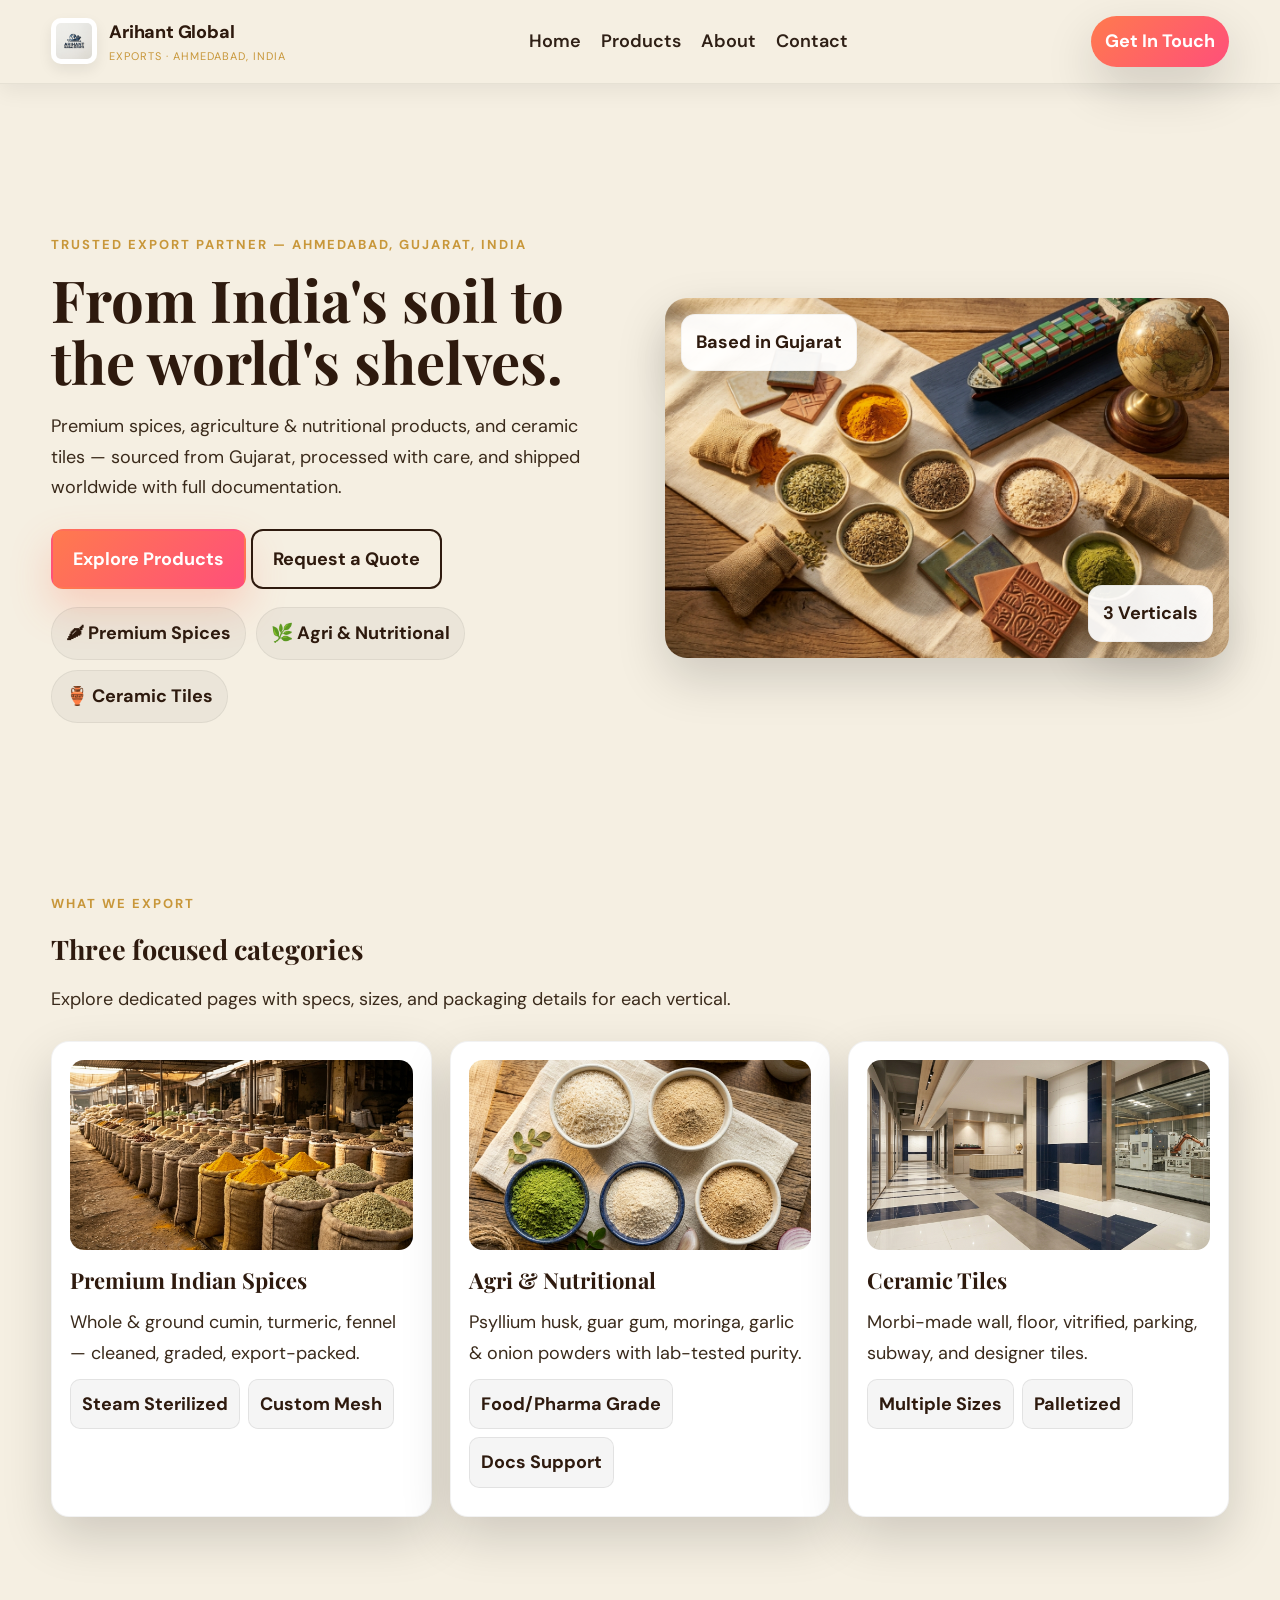
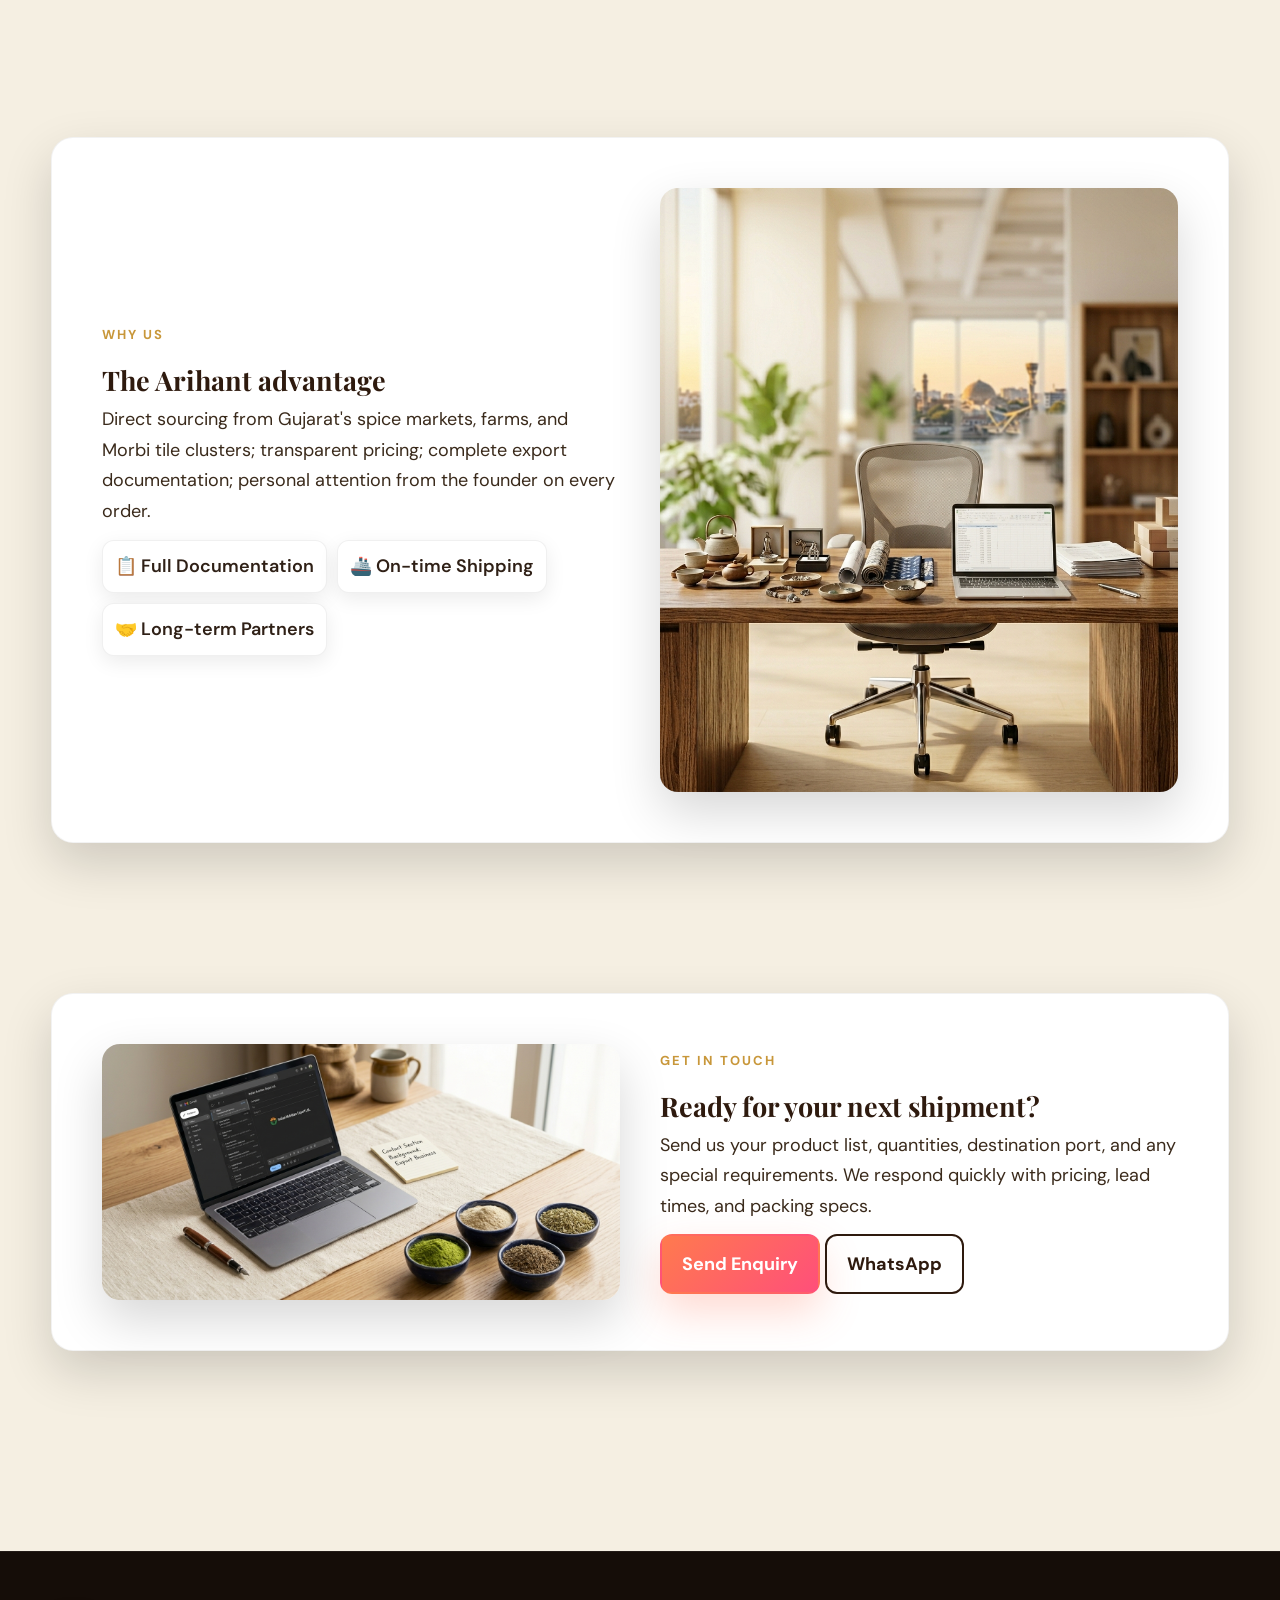
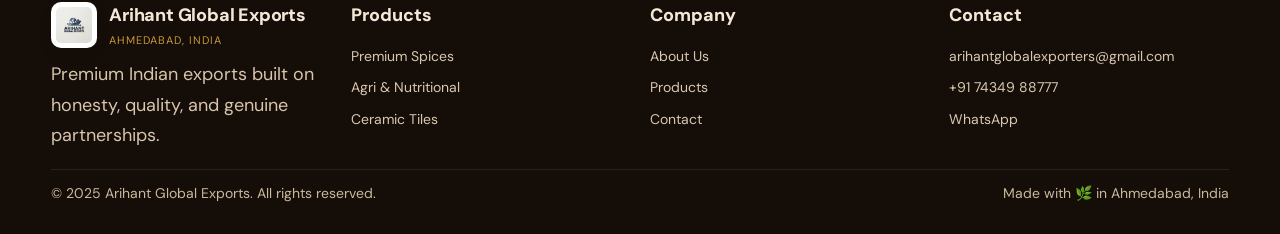
==== export-company-website/index.html @ 559a9566 "version1" ====
<!DOCTYPE html>
<html lang="en">
<head>
  <meta charset="UTF-8">
  <meta name="viewport" content="width=device-width, initial-scale=1.0">
  <title>Arihant Global Exports — Home</title>
  <link rel="preconnect" href="https://fonts.googleapis.com">
  <link rel="preconnect" href="https://fonts.gstatic.com" crossorigin>
  <link href="https://fonts.googleapis.com/css2?family=Playfair+Display:wght@600;700&family=DM+Sans:wght@400;500;600;700&display=swap" rel="stylesheet">
  <style>
    :root {--cream:#f5efe2;--gold:#c8973a;--deep:#2e1a0e;--spice:#ff6b4a;--tile:#3a5a7c;--shadow:0 20px 50px rgba(0,0,0,0.16);--text:#2f2016;--muted:#8a7660;}
    *{box-sizing:border-box;margin:0;padding:0;}body{font-family:'DM Sans',system-ui,sans-serif;background:var(--cream);color:var(--text);line-height:1.7;font-size:18px;}a{text-decoration:none;color:inherit;}img{max-width:100%;display:block;} .container{width:min(1180px,92vw);margin:0 auto;} .section-pad{padding:110px 0;}
    .nav-wrap{position:sticky;top:0;z-index:999;background:rgba(245,239,226,0.95);backdrop-filter:blur(8px);border-bottom:1px solid rgba(0,0,0,0.06);box-shadow:0 8px 20px rgba(0,0,0,0.06);} .nav-inner{display:flex;align-items:center;justify-content:space-between;padding:16px 0;} .brand{display:flex;align-items:center;gap:12px;} .brand-logo{width:46px;height:46px;object-fit:contain;border-radius:10px;background:#fff;padding:5px;box-shadow:0 6px 14px rgba(0,0,0,0.08);} .brand-text span{display:block;} .brand-name{font-weight:800;letter-spacing:-0.2px;color:var(--deep);} .brand-tag{font-size:11px;color:var(--gold);letter-spacing:1px;text-transform:uppercase;} .nav-links{list-style:none;display:flex;gap:20px;font-weight:600;} .nav-links a{position:relative;padding:6px 0;} .nav-links a::after{content:"";position:absolute;left:0;bottom:-4px;width:100%;height:2px;background:var(--gold);transform:scaleX(0);transform-origin:left;transition:transform .25s;} .nav-links a:hover::after{transform:scaleX(1);} .nav-cta{background:linear-gradient(135deg,#ff7a4e,#ff4f7a);color:#fff;padding:10px 14px;border-radius:999px;font-weight:700;box-shadow:var(--shadow);} 
    .hero{display:grid;grid-template-columns:repeat(auto-fit,minmax(320px,1fr));gap:50px;align-items:center;padding-top:40px;} .eyebrow{font-size:13px;letter-spacing:2px;text-transform:uppercase;color:var(--gold);font-weight:700;margin-bottom:12px;} h1,h2,h3{font-family:'Playfair Display','DM Sans',serif;color:var(--deep);} h1{font-size:clamp(38px,5vw,58px);line-height:1.08;} p{color:#3a2a1b;} .hero-desc{font-size:18px;max-width:620px;margin:18px 0 26px;} .btn{display:inline-flex;align-items:center;gap:10px;padding:13px 20px;border-radius:12px;font-weight:700;cursor:pointer;border:2px solid transparent;transition:transform .2s,box-shadow .2s,background .2s,color .2s;} .btn-dark{background:linear-gradient(135deg,#ff7a4e,#ff4f7a);color:#fff;box-shadow:0 18px 40px rgba(255,107,74,0.25);} .btn-outline{border-color:var(--deep);color:var(--deep);} .btn-outline:hover{background:var(--deep);color:#fff;} .pill-row{display:flex;gap:10px;flex-wrap:wrap;margin-top:18px;} .pill{background:rgba(0,0,0,0.04);padding:10px 14px;border-radius:999px;font-weight:700;color:var(--deep);border:1px solid rgba(0,0,0,0.06);} .hero-visual{position:relative;min-height:360px;} .hero-img{position:absolute;inset:0;width:100%;height:100%;object-fit:cover;border-radius:22px;box-shadow:var(--shadow);} .badge{position:absolute;background:rgba(255,255,255,0.92);padding:12px 14px;border-radius:14px;box-shadow:var(--shadow);font-weight:700;color:var(--deep);border:1px solid rgba(0,0,0,0.04);} .badge.b1{top:16px;left:16px;} .badge.b2{bottom:16px;right:16px;}
    .cards{display:grid;grid-template-columns:repeat(auto-fit,minmax(280px,1fr));gap:18px;margin-top:26px;} .card-link{display:block;color:inherit;text-decoration:none;height:100%;} .card{background:#fff;border-radius:18px;padding:18px;border:1px solid rgba(0,0,0,0.05);box-shadow:var(--shadow);height:100%;transition:transform .2s,box-shadow .2s;} .card:hover{transform:translateY(-4px);box-shadow:0 24px 60px rgba(0,0,0,0.18);} .card img{height:190px;width:100%;object-fit:cover;border-radius:14px;margin-bottom:12px;} .card h3{margin:4px 0 8px;font-size:22px;} .meta{display:flex;gap:8px;flex-wrap:wrap;margin:10px 0;} .chip{padding:9px 11px;border-radius:10px;background:rgba(0,0,0,0.04);border:1px solid rgba(0,0,0,0.08);font-weight:700;color:var(--deep);} 
    .trust-badges{display:flex;flex-wrap:wrap;gap:10px;margin-top:18px;} .badge-chip{background:#fff;border-radius:12px;padding:10px 12px;border:1px solid rgba(0,0,0,0.06);font-weight:600;box-shadow:0 6px 20px rgba(0,0,0,0.08);} 
    .two-col{display:grid;grid-template-columns:repeat(auto-fit,minmax(320px,1fr));gap:40px;align-items:center;background:#fff;padding:50px;border-radius:22px;border:1px solid rgba(0,0,0,0.05);box-shadow:var(--shadow);} .about-img{width:100%;border-radius:18px;box-shadow:var(--shadow);} 
    .footer{background:#150d08;color:#e8d8c2;padding:48px 0 28px;margin-top:90px;border-top:1px solid rgba(255,255,255,0.06);} .footer-grid{display:grid;grid-template-columns:repeat(auto-fit,minmax(220px,1fr));gap:20px;} .footer-title{font-weight:800;color:#f4e7d6;margin-bottom:10px;} .footer-links a{display:block;color:#d9c8b0;padding:4px 0;font-size:14px;} .footer-links a:hover{color:#fff;} .footer-bottom{border-top:1px solid rgba(255,255,255,0.08);margin-top:18px;padding-top:12px;display:flex;justify-content:space-between;flex-wrap:wrap;gap:10px;color:#cbb89d;font-size:14px;}
  </style>
</head>
<body>
  <nav class="nav-wrap">
    <div class="container nav-inner">
      <div class="brand">
        <img class="brand-logo" src="images/Arihant%20Global%20exports%20logo.png" alt="Arihant Global Exports logo">
        <div class="brand-text">
          <span class="brand-name">Arihant Global</span>
          <span class="brand-tag">Exports · Ahmedabad, India</span>
        </div>
      </div>
      <ul class="nav-links">
        <li><a href="index.html">Home</a></li>
        <li><a href="products.html">Products</a></li>
        <li><a href="about.html">About</a></li>
        <li><a href="contact.html">Contact</a></li>
      </ul>
      <a class="nav-cta" href="contact.html">Get In Touch</a>
    </div>
  </nav>

  <header class="section-pad">
    <div class="container hero">
      <div>
        <p class="eyebrow">Trusted Export Partner — Ahmedabad, Gujarat, India</p>
        <h1>From India's soil to the world's shelves.</h1>
        <p class="hero-desc">Premium spices, agriculture & nutritional products, and ceramic tiles — sourced from Gujarat, processed with care, and shipped worldwide with full documentation.</p>
        <div class="hero-buttons">
          <a class="btn btn-dark" href="products.html">Explore Products</a>
          <a class="btn btn-outline" href="contact.html">Request a Quote</a>
        </div>
        <div class="pill-row">
          <span class="pill">🌶 Premium Spices</span><span class="pill">🌿 Agri & Nutritional</span><span class="pill">🏺 Ceramic Tiles</span>
        </div>
      </div>
      <div class="hero-visual">
        <img class="hero-img" src="images/Main%20banner%20.png" alt="Spices and export goods">
        <div class="badge b1">Based in Gujarat</div>
        <div class="badge b2">3 Verticals</div>
      </div>
    </div>
  </header>

  <section class="section-pad" style="padding-top:60px;">
    <div class="container">
      <div class="eyebrow">What We Export</div>
      <h2 style="margin-bottom:12px;">Three focused categories</h2>
      <p style="max-width:760px;margin-bottom:24px;">Explore dedicated pages with specs, sizes, and packaging details for each vertical.</p>
      <div class="cards">
        <a class="card-link" href="spices.html"><div class="card">
          <img src="images/Spices%20main.png" alt="Spices">
          <h3>Premium Indian Spices</h3>
          <p>Whole & ground cumin, turmeric, fennel — cleaned, graded, export-packed.</p>
          <div class="meta"><span class="chip">Steam Sterilized</span><span class="chip">Custom Mesh</span></div>
        </div></a>
        <a class="card-link" href="agri.html"><div class="card">
          <img src="images/Product%20images%20/Agriculture%20and%20nutritional_.png" alt="Agri products">
          <h3>Agri & Nutritional</h3>
          <p>Psyllium husk, guar gum, moringa, garlic & onion powders with lab-tested purity.</p>
          <div class="meta"><span class="chip">Food/Pharma Grade</span><span class="chip">Docs Support</span></div>
        </div></a>
        <a class="card-link" href="tiles.html"><div class="card">
          <img src="images/Tiles%20main.png" alt="Tiles">
          <h3>Ceramic Tiles</h3>
          <p>Morbi-made wall, floor, vitrified, parking, subway, and designer tiles.</p>
          <div class="meta"><span class="chip">Multiple Sizes</span><span class="chip">Palletized</span></div>
        </div></a>
      </div>
    </div>
  </section>

  <section class="section-pad">
    <div class="container two-col">
      <div>
        <p class="eyebrow">Why Us</p>
        <h2>The Arihant advantage</h2>
        <p>Direct sourcing from Gujarat's spice markets, farms, and Morbi tile clusters; transparent pricing; complete export documentation; personal attention from the founder on every order.</p>
        <div class="trust-badges" style="margin-top:14px;">
          <span class="badge-chip">📋 Full Documentation</span>
          <span class="badge-chip">🚢 On-time Shipping</span>
          <span class="badge-chip">🤝 Long-term Partners</span>
        </div>
      </div>
      <img class="about-img" src="images/About%20us%20.png" alt="About Arihant Global">
    </div>
  </section>

  <section class="section-pad" style="padding-top:40px;">
    <div class="container two-col">
      <img class="about-img" src="images/Contact%20section%20.png" alt="Contact">
      <div>
        <p class="eyebrow">Get in touch</p>
        <h2>Ready for your next shipment?</h2>
        <p>Send us your product list, quantities, destination port, and any special requirements. We respond quickly with pricing, lead times, and packing specs.</p>
        <div class="hero-buttons" style="margin-top:12px;">
          <a class="btn btn-dark" href="contact.html">Send Enquiry</a>
          <a class="btn btn-outline" href="https://wa.me/917434988777" target="_blank">WhatsApp</a>
        </div>
      </div>
    </div>
  </section>

  <footer class="footer">
    <div class="container">
      <div class="footer-grid">
        <div>
          <div class="brand" style="margin-bottom:10px;">
            <img class="brand-logo" src="images/Arihant%20Global%20exports%20logo.png" alt="logo">
            <div class="brand-text">
              <span class="brand-name" style="color:#f4e7d6;">Arihant Global Exports</span>
              <span class="brand-tag" style="color:var(--gold);">Ahmedabad, India</span>
            </div>
          </div>
          <p style="color:#d7c5ac;">Premium Indian exports built on honesty, quality, and genuine partnerships.</p>
        </div>
        <div>
          <div class="footer-title">Products</div>
          <div class="footer-links">
            <a href="spices.html">Premium Spices</a>
            <a href="agri.html">Agri & Nutritional</a>
            <a href="tiles.html">Ceramic Tiles</a>
          </div>
        </div>
        <div>
          <div class="footer-title">Company</div>
          <div class="footer-links">
            <a href="about.html">About Us</a>
            <a href="products.html">Products</a>
            <a href="contact.html">Contact</a>
          </div>
        </div>
        <div>
          <div class="footer-title">Contact</div>
          <div class="footer-links">
            <a href="mailto:arihantglobalexporters@gmail.com">arihantglobalexporters@gmail.com</a>
            <a href="tel:+917434988777">+91 74349 88777</a>
            <a href="https://wa.me/917434988777" target="_blank" rel="noreferrer">WhatsApp</a>
          </div>
        </div>
      </div>
      <div class="footer-bottom">
        <span>© 2025 Arihant Global Exports. All rights reserved.</span>
        <span>Made with 🌿 in Ahmedabad, India</span>
      </div>
    </div>
  </footer>
</body>
</html>
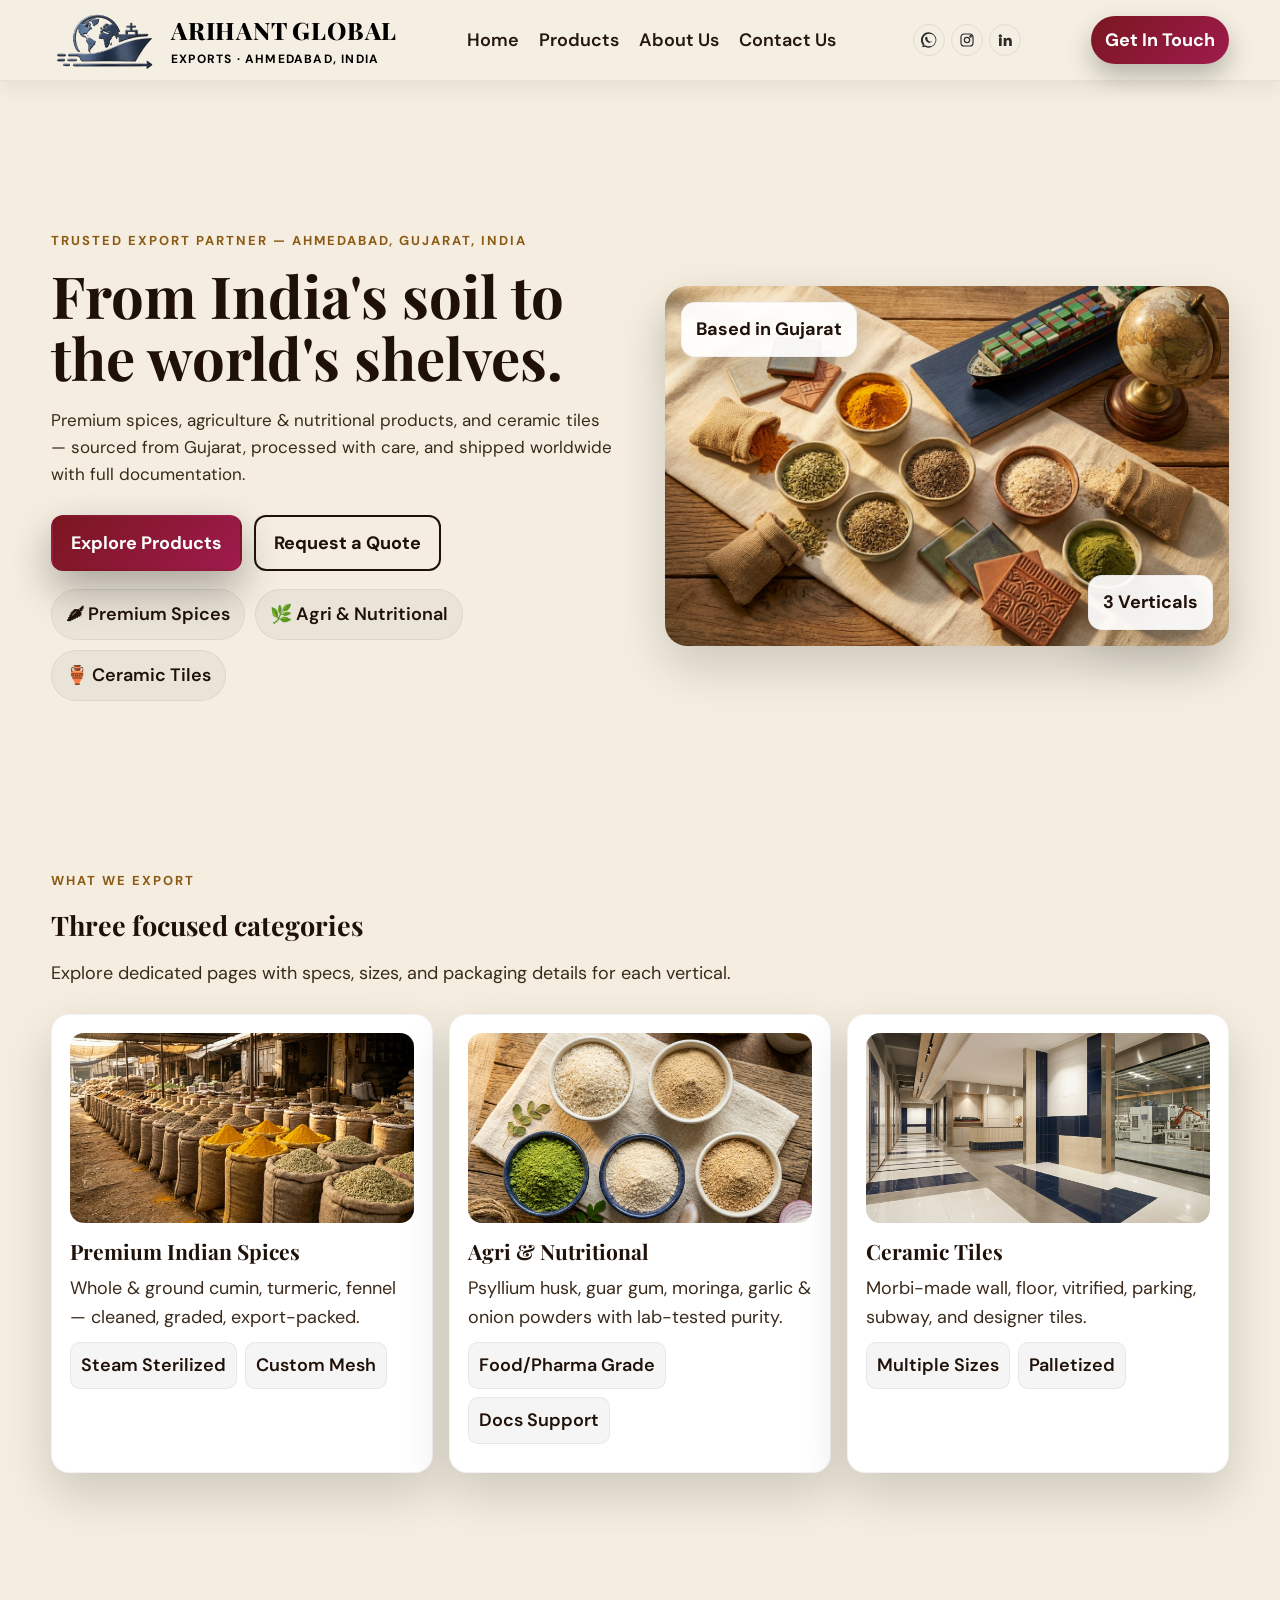
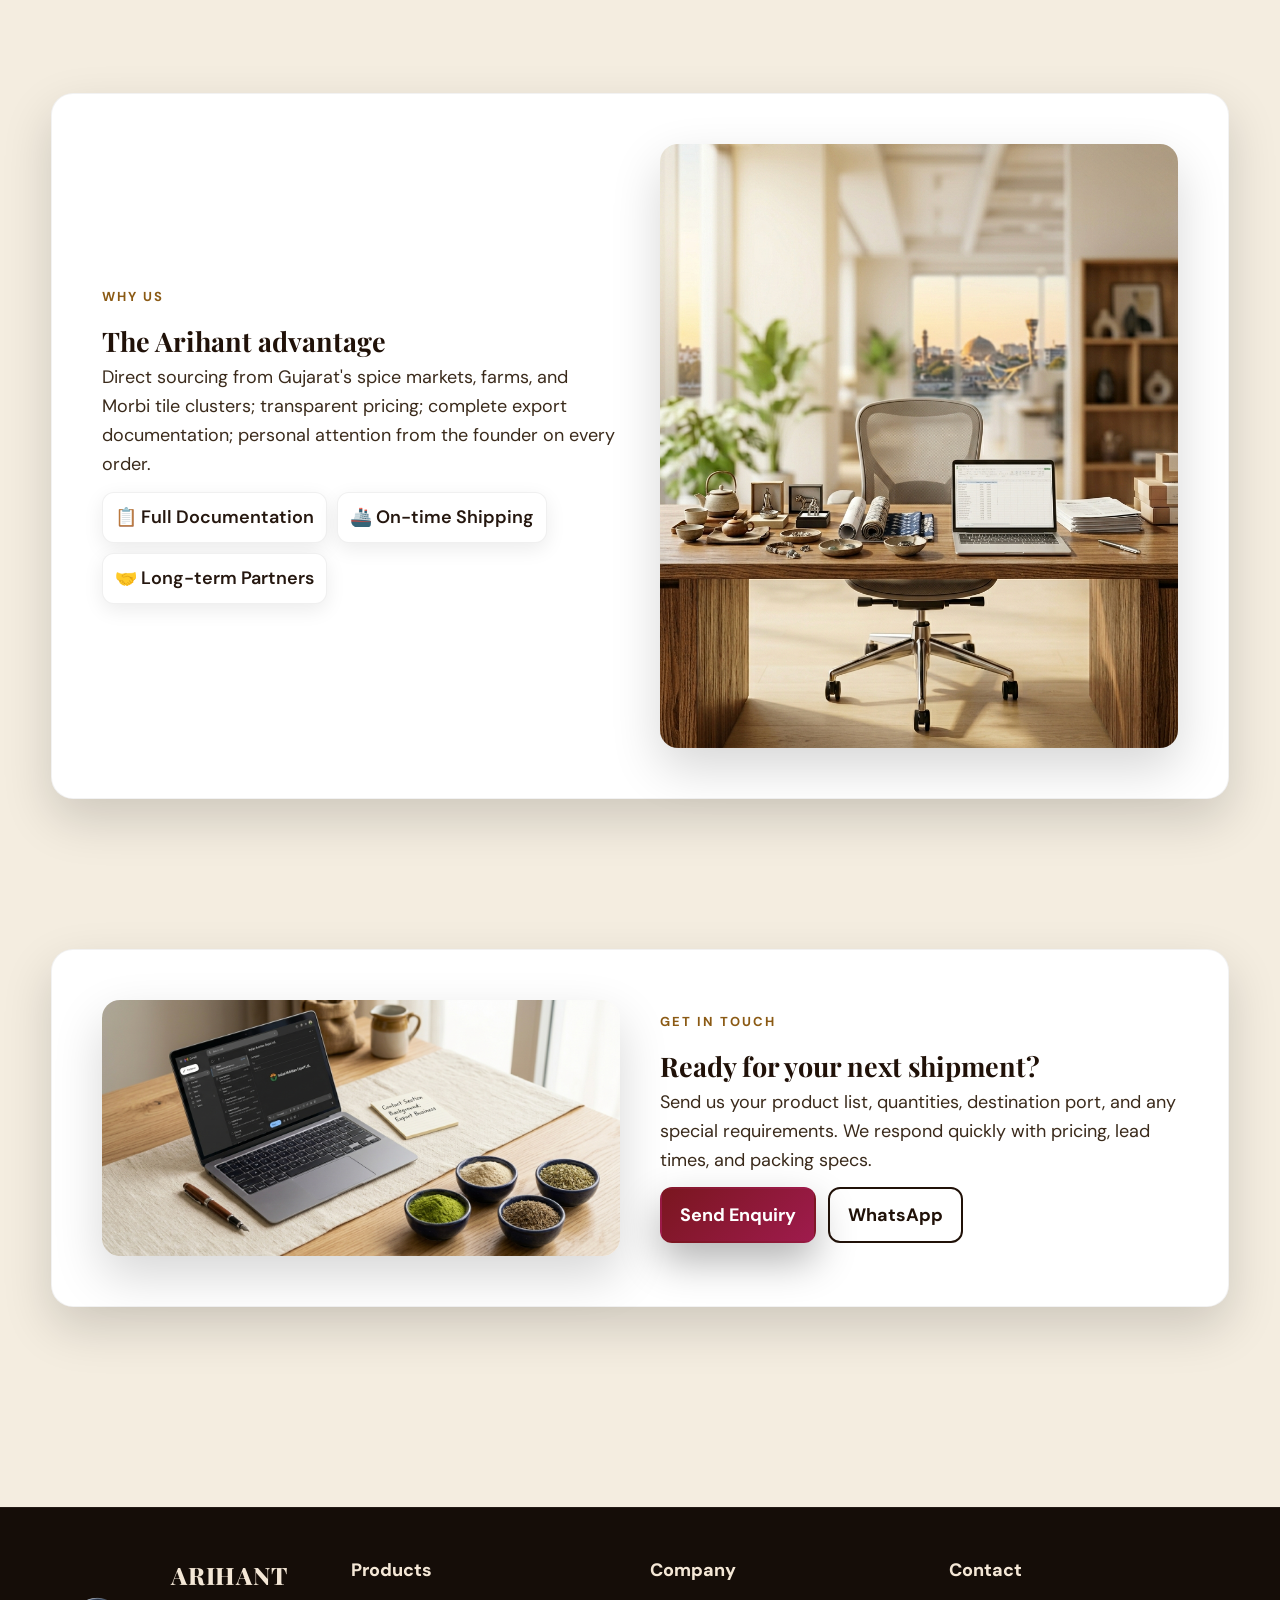
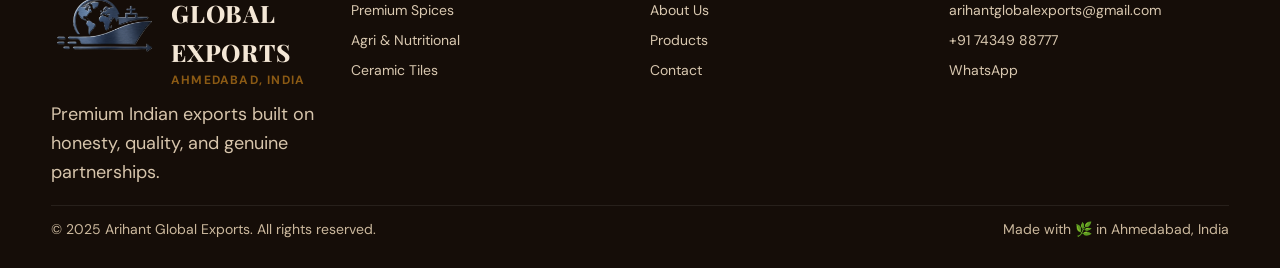
==== commit 37e26421: "Version2" ====
--- a/export-company-website/index.html
+++ b/export-company-website/index.html
@@ -7,36 +7,10 @@
   <link rel="preconnect" href="https://fonts.googleapis.com">
   <link rel="preconnect" href="https://fonts.gstatic.com" crossorigin>
   <link href="https://fonts.googleapis.com/css2?family=Playfair+Display:wght@600;700&family=DM+Sans:wght@400;500;600;700&display=swap" rel="stylesheet">
-  <style>
-    :root {--cream:#f5efe2;--gold:#c8973a;--deep:#2e1a0e;--spice:#ff6b4a;--tile:#3a5a7c;--shadow:0 20px 50px rgba(0,0,0,0.16);--text:#2f2016;--muted:#8a7660;}
-    *{box-sizing:border-box;margin:0;padding:0;}body{font-family:'DM Sans',system-ui,sans-serif;background:var(--cream);color:var(--text);line-height:1.7;font-size:18px;}a{text-decoration:none;color:inherit;}img{max-width:100%;display:block;} .container{width:min(1180px,92vw);margin:0 auto;} .section-pad{padding:110px 0;}
-    .nav-wrap{position:sticky;top:0;z-index:999;background:rgba(245,239,226,0.95);backdrop-filter:blur(8px);border-bottom:1px solid rgba(0,0,0,0.06);box-shadow:0 8px 20px rgba(0,0,0,0.06);} .nav-inner{display:flex;align-items:center;justify-content:space-between;padding:16px 0;} .brand{display:flex;align-items:center;gap:12px;} .brand-logo{width:46px;height:46px;object-fit:contain;border-radius:10px;background:#fff;padding:5px;box-shadow:0 6px 14px rgba(0,0,0,0.08);} .brand-text span{display:block;} .brand-name{font-weight:800;letter-spacing:-0.2px;color:var(--deep);} .brand-tag{font-size:11px;color:var(--gold);letter-spacing:1px;text-transform:uppercase;} .nav-links{list-style:none;display:flex;gap:20px;font-weight:600;} .nav-links a{position:relative;padding:6px 0;} .nav-links a::after{content:"";position:absolute;left:0;bottom:-4px;width:100%;height:2px;background:var(--gold);transform:scaleX(0);transform-origin:left;transition:transform .25s;} .nav-links a:hover::after{transform:scaleX(1);} .nav-cta{background:linear-gradient(135deg,#ff7a4e,#ff4f7a);color:#fff;padding:10px 14px;border-radius:999px;font-weight:700;box-shadow:var(--shadow);} 
-    .hero{display:grid;grid-template-columns:repeat(auto-fit,minmax(320px,1fr));gap:50px;align-items:center;padding-top:40px;} .eyebrow{font-size:13px;letter-spacing:2px;text-transform:uppercase;color:var(--gold);font-weight:700;margin-bottom:12px;} h1,h2,h3{font-family:'Playfair Display','DM Sans',serif;color:var(--deep);} h1{font-size:clamp(38px,5vw,58px);line-height:1.08;} p{color:#3a2a1b;} .hero-desc{font-size:18px;max-width:620px;margin:18px 0 26px;} .btn{display:inline-flex;align-items:center;gap:10px;padding:13px 20px;border-radius:12px;font-weight:700;cursor:pointer;border:2px solid transparent;transition:transform .2s,box-shadow .2s,background .2s,color .2s;} .btn-dark{background:linear-gradient(135deg,#ff7a4e,#ff4f7a);color:#fff;box-shadow:0 18px 40px rgba(255,107,74,0.25);} .btn-outline{border-color:var(--deep);color:var(--deep);} .btn-outline:hover{background:var(--deep);color:#fff;} .pill-row{display:flex;gap:10px;flex-wrap:wrap;margin-top:18px;} .pill{background:rgba(0,0,0,0.04);padding:10px 14px;border-radius:999px;font-weight:700;color:var(--deep);border:1px solid rgba(0,0,0,0.06);} .hero-visual{position:relative;min-height:360px;} .hero-img{position:absolute;inset:0;width:100%;height:100%;object-fit:cover;border-radius:22px;box-shadow:var(--shadow);} .badge{position:absolute;background:rgba(255,255,255,0.92);padding:12px 14px;border-radius:14px;box-shadow:var(--shadow);font-weight:700;color:var(--deep);border:1px solid rgba(0,0,0,0.04);} .badge.b1{top:16px;left:16px;} .badge.b2{bottom:16px;right:16px;}
-    .cards{display:grid;grid-template-columns:repeat(auto-fit,minmax(280px,1fr));gap:18px;margin-top:26px;} .card-link{display:block;color:inherit;text-decoration:none;height:100%;} .card{background:#fff;border-radius:18px;padding:18px;border:1px solid rgba(0,0,0,0.05);box-shadow:var(--shadow);height:100%;transition:transform .2s,box-shadow .2s;} .card:hover{transform:translateY(-4px);box-shadow:0 24px 60px rgba(0,0,0,0.18);} .card img{height:190px;width:100%;object-fit:cover;border-radius:14px;margin-bottom:12px;} .card h3{margin:4px 0 8px;font-size:22px;} .meta{display:flex;gap:8px;flex-wrap:wrap;margin:10px 0;} .chip{padding:9px 11px;border-radius:10px;background:rgba(0,0,0,0.04);border:1px solid rgba(0,0,0,0.08);font-weight:700;color:var(--deep);} 
-    .trust-badges{display:flex;flex-wrap:wrap;gap:10px;margin-top:18px;} .badge-chip{background:#fff;border-radius:12px;padding:10px 12px;border:1px solid rgba(0,0,0,0.06);font-weight:600;box-shadow:0 6px 20px rgba(0,0,0,0.08);} 
-    .two-col{display:grid;grid-template-columns:repeat(auto-fit,minmax(320px,1fr));gap:40px;align-items:center;background:#fff;padding:50px;border-radius:22px;border:1px solid rgba(0,0,0,0.05);box-shadow:var(--shadow);} .about-img{width:100%;border-radius:18px;box-shadow:var(--shadow);} 
-    .footer{background:#150d08;color:#e8d8c2;padding:48px 0 28px;margin-top:90px;border-top:1px solid rgba(255,255,255,0.06);} .footer-grid{display:grid;grid-template-columns:repeat(auto-fit,minmax(220px,1fr));gap:20px;} .footer-title{font-weight:800;color:#f4e7d6;margin-bottom:10px;} .footer-links a{display:block;color:#d9c8b0;padding:4px 0;font-size:14px;} .footer-links a:hover{color:#fff;} .footer-bottom{border-top:1px solid rgba(255,255,255,0.08);margin-top:18px;padding-top:12px;display:flex;justify-content:space-between;flex-wrap:wrap;gap:10px;color:#cbb89d;font-size:14px;}
-  </style>
+  <link rel="stylesheet" href="style.css">
 </head>
 <body>
-  <nav class="nav-wrap">
-    <div class="container nav-inner">
-      <div class="brand">
-        <img class="brand-logo" src="images/Arihant%20Global%20exports%20logo.png" alt="Arihant Global Exports logo">
-        <div class="brand-text">
-          <span class="brand-name">Arihant Global</span>
-          <span class="brand-tag">Exports · Ahmedabad, India</span>
-        </div>
-      </div>
-      <ul class="nav-links">
-        <li><a href="index.html">Home</a></li>
-        <li><a href="products.html">Products</a></li>
-        <li><a href="about.html">About</a></li>
-        <li><a href="contact.html">Contact</a></li>
-      </ul>
-      <a class="nav-cta" href="contact.html">Get In Touch</a>
-    </div>
-  </nav>
+  <div id="nav"></div>
 
   <header class="section-pad">
     <div class="container hero">
@@ -151,7 +125,7 @@
         <div>
           <div class="footer-title">Contact</div>
           <div class="footer-links">
-            <a href="mailto:arihantglobalexporters@gmail.com">arihantglobalexporters@gmail.com</a>
+            <a href="mailto:arihantglobalexports@gmail.com">arihantglobalexports@gmail.com</a>
             <a href="tel:+917434988777">+91 74349 88777</a>
             <a href="https://wa.me/917434988777" target="_blank" rel="noreferrer">WhatsApp</a>
           </div>
@@ -163,5 +137,6 @@
       </div>
     </div>
   </footer>
+  <script src="script.js"></script>
 </body>
 </html>
--- a/export-company-website/style.css
+++ b/export-company-website/style.css
@@ -0,0 +1,103 @@
+:root {
+  --cream: #f4ede0;
+  --gold: #8b5a14;
+  --deep: #201108;
+  --spice: #9f1b4d;
+  --spice-dark: #7a161f;
+  --shadow: 0 20px 50px rgba(0,0,0,0.16);
+  --text: #25170f;
+  --muted: #6a5a46;
+}
+
+* { box-sizing: border-box; margin: 0; padding: 0; }
+body { font-family: 'DM Sans', system-ui, sans-serif; background: var(--cream); color: var(--text); line-height: 1.6; font-size: 18px; }
+a { text-decoration: none; color: inherit; }
+img { max-width: 100%; display: block; }
+.focus-visible, a:focus-visible, button:focus-visible, input:focus-visible, select:focus-visible, textarea:focus-visible { outline: 3px solid #0d4ea0; outline-offset: 3px; }
+.container { width: min(1180px, 92vw); margin: 0 auto; }
+.section-pad { padding: 110px 0; }
+.eyebrow { font-size: 13px; letter-spacing: 2px; text-transform: uppercase; color: var(--gold); font-weight: 700; margin-bottom: 12px; }
+h1, h2, h3 { font-family: 'Playfair Display', 'DM Sans', serif; color: var(--deep); }
+h1 { font-size: clamp(36px, 5vw, 58px); line-height: 1.08; }
+p { color: #3a2a1b; }
+::placeholder { color: #4a3a2c; opacity: 0.9; }
+
+.nav-wrap { position: sticky; top: 0; z-index: 999; background: rgba(245,239,226,0.95); backdrop-filter: blur(8px); border-bottom: 1px solid rgba(0,0,0,0.06); box-shadow: 0 8px 20px rgba(0,0,0,0.06); }
+.nav-inner { display: flex; align-items: center; justify-content: space-between; gap: 16px; padding: 10px 0; }
+.brand { display: flex; align-items: center; gap: 10px; }
+.brand-logo { height: 60px; width: auto; object-fit: contain; }
+.brand-text span { display: block; }
+.brand-name { font-family: 'Algerian', 'Playfair Display', serif; font-weight: 800; letter-spacing: 0.8px; color: #000; text-transform: uppercase; font-size: 24px; }
+.brand-tag { font-size: 12px; color: #000; letter-spacing: 1.2px; text-transform: uppercase; font-weight: 700; }
+.nav-links { list-style: none; display: flex; gap: 20px; font-weight: 600; }
+.nav-links a { position: relative; padding: 6px 0; }
+.nav-links a::after { content: ""; position: absolute; left: 0; bottom: -4px; width: 100%; height: 2px; background: var(--gold); transform: scaleX(0); transform-origin: left; transition: transform .25s; }
+.nav-links a:hover::after { transform: scaleX(1); }
+.nav-cta { background: linear-gradient(135deg, var(--spice-dark), var(--spice)); color: #fff; padding: 10px 14px; border-radius: 999px; font-weight: 700; box-shadow: 0 12px 26px rgba(0,0,0,0.25); transition: transform .15s ease, box-shadow .2s ease; }
+.nav-cta:hover { transform: translateY(-1px); box-shadow: 0 16px 36px rgba(0,0,0,0.35); }
+.nav-social { display: flex; gap: 6px; align-items: center; margin-left: 6px; }
+.nav-social a { display: inline-flex; align-items: center; justify-content: center; width: 32px; height: 32px; border-radius: 50%; border: 1px solid rgba(0,0,0,0.08); color: #2c2c2c; transition: transform .2s, box-shadow .2s, border-color .2s; }
+.nav-social a:hover { transform: translateY(-2px); box-shadow: 0 10px 20px rgba(0,0,0,0.12); border-color: rgba(0,0,0,0.2); }
+.nav-mobile { display: none; flex-direction: column; gap: 12px; padding: 16px; background: #fff; border: 1px solid rgba(0,0,0,0.06); border-radius: 12px; box-shadow: var(--shadow); position: absolute; right: 16px; top: 68px; width: 220px; }
+
+.hero { display: grid; grid-template-columns: repeat(auto-fit, minmax(320px, 1fr)); gap: 50px; align-items: center; padding-top: 40px; }
+.hero-desc { font-size: 17px; max-width: 620px; margin: 18px 0 26px; }
+.hero-buttons { display: flex; gap: 12px; flex-wrap: wrap; }
+.btn { display: inline-flex; align-items: center; gap: 10px; padding: 12px 18px; border-radius: 12px; font-weight: 700; cursor: pointer; border: 2px solid transparent; transition: transform .2s, box-shadow .2s, background .2s, color .2s; }
+.btn-dark { background: linear-gradient(135deg, var(--spice-dark), var(--spice)); color: #fff; box-shadow: 0 18px 40px rgba(0,0,0,0.3); }
+.btn-outline { border-color: var(--deep); color: var(--deep); }
+.btn-outline:hover { background: var(--deep); color: #fff; }
+.pill-row { display: flex; gap: 10px; flex-wrap: wrap; margin-top: 18px; }
+.pill { background: rgba(0,0,0,0.04); padding: 10px 14px; border-radius: 999px; font-weight: 600; color: var(--deep); border: 1px solid rgba(0,0,0,0.06); }
+.hero-visual { position: relative; min-height: 360px; }
+.hero-img { position: absolute; inset: 0; width: 100%; height: 100%; object-fit: cover; border-radius: 22px; box-shadow: var(--shadow); }
+.badge { position: absolute; background: rgba(255,255,255,0.92); padding: 12px 14px; border-radius: 14px; box-shadow: var(--shadow); font-weight: 700; color: var(--deep); border: 1px solid rgba(0,0,0,0.04); }
+.badge.b1 { top: 16px; left: 16px; }
+.badge.b2 { bottom: 16px; right: 16px; }
+
+.grid { display: grid; grid-template-columns: repeat(auto-fit, minmax(240px, 1fr)); gap: 18px; margin-top: 20px; }
+.cards { display: grid; grid-template-columns: repeat(auto-fit, minmax(240px, 1fr)); gap: 16px; margin-top: 26px; }
+.card-link { display: block; color: inherit; text-decoration: none; height: 100%; }
+.card { background: #fff; border-radius: 18px; padding: 18px; border: 1px solid rgba(0,0,0,0.05); box-shadow: var(--shadow); height: 100%; transition: transform .2s, box-shadow .2s; }
+.card:hover { transform: translateY(-4px); box-shadow: 0 24px 60px rgba(0,0,0,0.18); }
+.card img { height: 190px; width: 100%; object-fit: cover; border-radius: 14px; margin-bottom: 12px; }
+.card h3 { margin: 4px 0 6px; }
+.meta { display: flex; gap: 8px; flex-wrap: wrap; margin: 10px 0; }
+.chip { padding: 8px 10px; border-radius: 10px; background: rgba(0,0,0,0.04); border: 1px solid rgba(0,0,0,0.06); font-weight: 600; color: var(--deep); }
+.list { margin: 10px 0 0; padding-left: 18px; color: #4a3525; }
+.list li { margin-bottom: 6px; }
+
+.trust-badges { display: flex; flex-wrap: wrap; gap: 10px; margin-top: 18px; }
+.badge-chip { background: #fff; border-radius: 12px; padding: 10px 12px; border: 1px solid rgba(0,0,0,0.06); font-weight: 600; box-shadow: 0 6px 20px rgba(0,0,0,0.08); }
+
+.two-col { display: grid; grid-template-columns: repeat(auto-fit, minmax(320px, 1fr)); gap: 40px; align-items: center; background: #fff; padding: 50px; border-radius: 22px; border: 1px solid rgba(0,0,0,0.05); box-shadow: var(--shadow); }
+.about-img { width: 100%; border-radius: 18px; box-shadow: var(--shadow); }
+
+.form-shell { background:#fdf9f2; border-radius:22px; padding:50px; border:1px solid rgba(0,0,0,0.05); box-shadow: var(--shadow); }
+form { background:#fdf9f2; border-radius:18px; padding:24px; border:1px solid rgba(0,0,0,0.05); box-shadow: var(--shadow); display:grid; gap:14px; color:var(--deep);} 
+label {font-weight:700;font-size:14px;color:var(--deep);} 
+input, select, textarea {width:100%;padding:12px;border-radius:10px;border:1px solid rgba(0,0,0,0.12);font-family:inherit;font-size:14px;background:#fff;color:var(--deep);} 
+input:focus, select:focus, textarea:focus {outline:none;border-color:var(--gold);box-shadow:0 0 0 3px rgba(139,90,20,0.35);} 
+.grid-2 {display:grid;grid-template-columns:repeat(auto-fit,minmax(200px,1fr));gap:12px;} 
+textarea {min-height:130px;} 
+.submit-btn {background:linear-gradient(135deg,var(--spice-dark),var(--spice));color:#fff;padding:12px 16px;border:none;border-radius:12px;font-weight:700;cursor:pointer;box-shadow:var(--shadow);} 
+.info-row { display:flex; gap:12px; align-items:flex-start; }
+.info-icon { font-size:18px; }
+.social-buttons { display:flex; gap:10px; flex-wrap:wrap; margin:10px 0 6px; }
+.social-btn { color:#fff; padding:10px 14px; border-radius:12px; font-weight:700; display:inline-flex; align-items:center; gap:8px; box-shadow:var(--shadow); }
+.wa { background:#25D366; }
+.li { background:#0A66C2; }
+.ig { background:linear-gradient(45deg,#f9ce34,#ee2a7b,#6228d7); }
+.tiles-theme .btn-dark { background: linear-gradient(135deg,#3a5a7c,#1f3346); box-shadow: 0 18px 40px rgba(58,90,124,0.28); }
+
+.footer {background:#150d08;color:#e8d8c2;padding:48px 0 28px;margin-top:90px;border-top:1px solid rgba(255,255,255,0.06);} 
+.footer-grid {display:grid;grid-template-columns:repeat(auto-fit,minmax(220px,1fr));gap:20px;} 
+.footer-title {font-weight:800;color:#f4e7d6;margin-bottom:10px;} 
+.footer-links a {display:block;color:#d9c8b0;padding:4px 0;font-size:14px;} 
+.footer-links a:hover {color:#fff;} 
+.footer-bottom {border-top:1px solid rgba(255,255,255,0.08);margin-top:18px;padding-top:12px;display:flex;justify-content:space-between;flex-wrap:wrap;gap:10px;color:#cbb89d;font-size:14px;}
+
+@media (max-width: 900px) {
+  .nav-links, .nav-cta {display:none;}
+  .nav-mobile.show {display:flex;}
+}
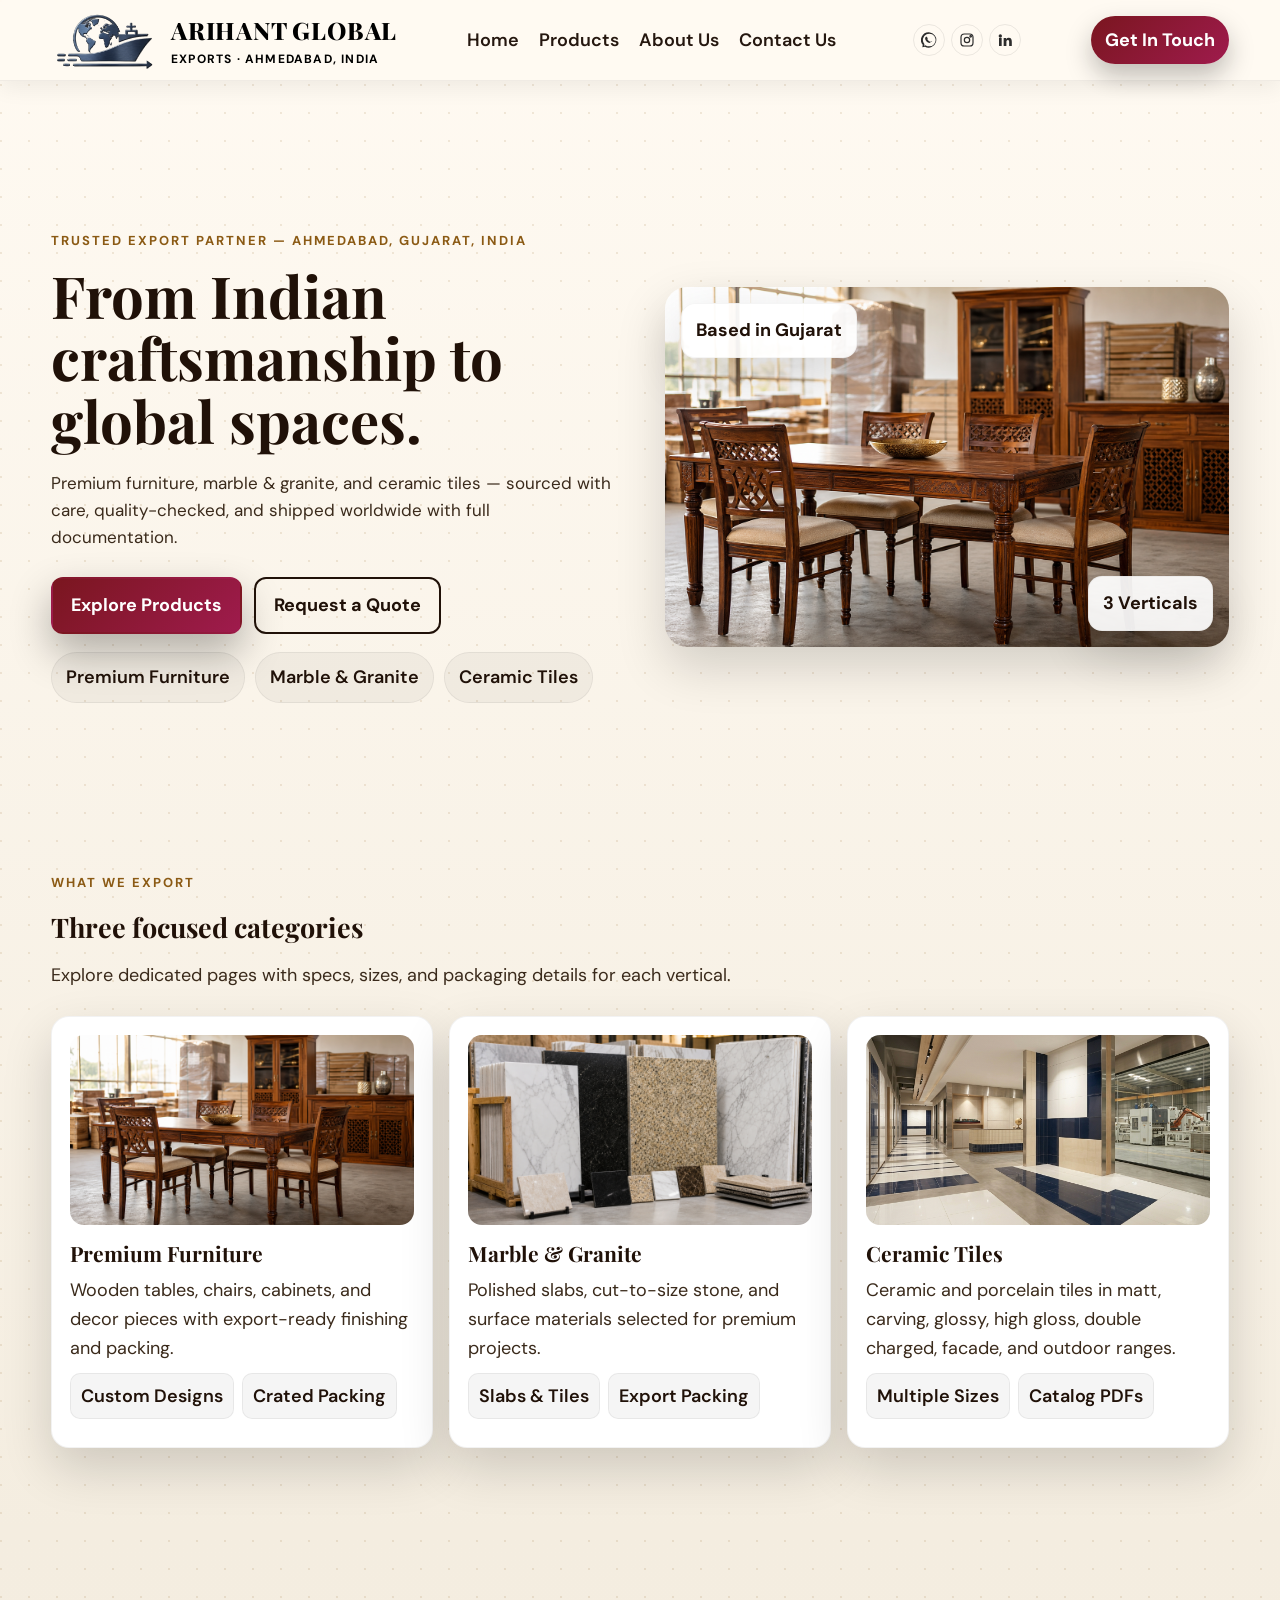
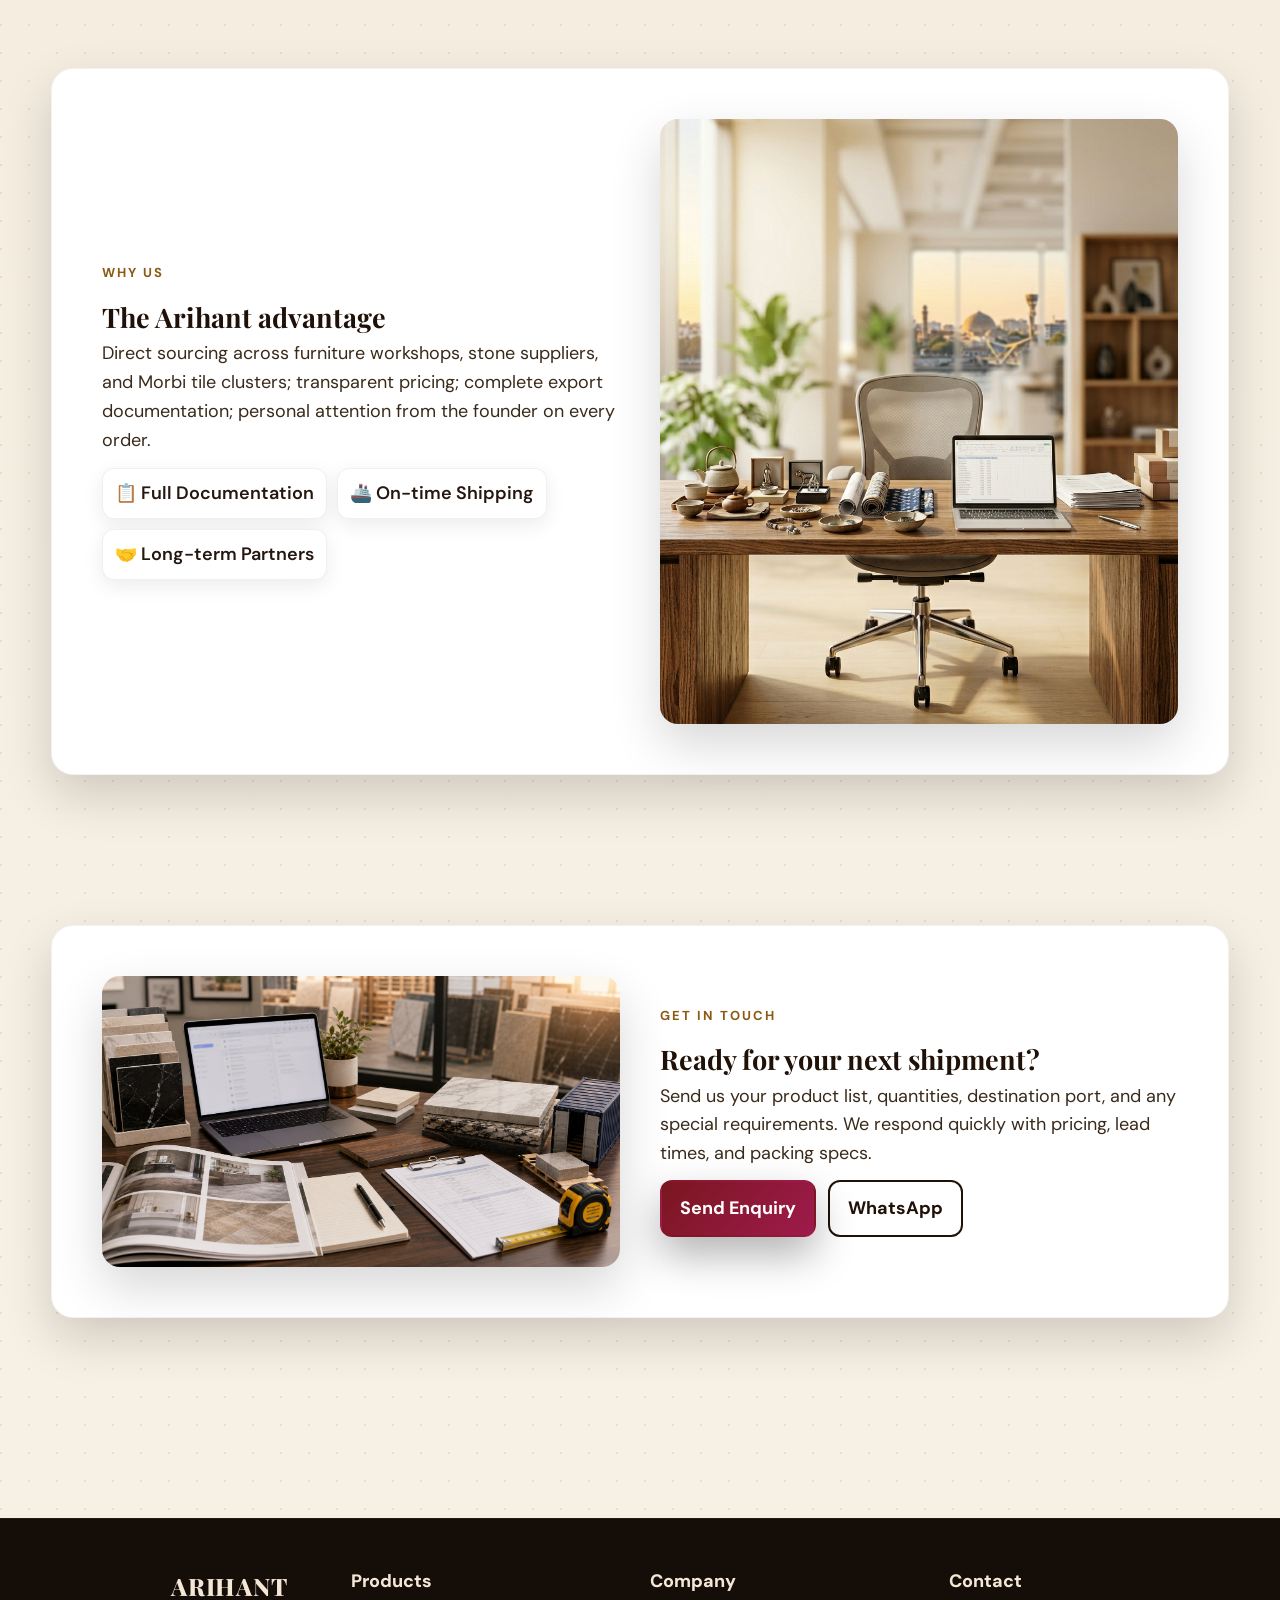
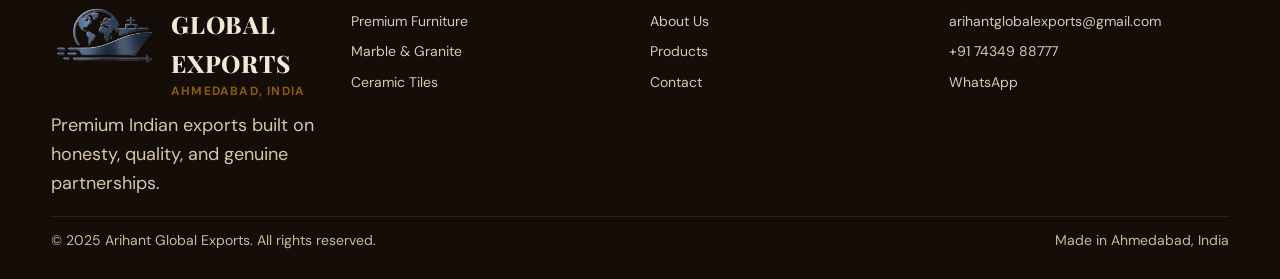
==== commit 08a7a8c6: "updated tiles and ceramic" ====
--- a/export-company-website/index.html
+++ b/export-company-website/index.html
@@ -16,18 +16,18 @@
     <div class="container hero">
       <div>
         <p class="eyebrow">Trusted Export Partner — Ahmedabad, Gujarat, India</p>
-        <h1>From India's soil to the world's shelves.</h1>
-        <p class="hero-desc">Premium spices, agriculture & nutritional products, and ceramic tiles — sourced from Gujarat, processed with care, and shipped worldwide with full documentation.</p>
+        <h1>From Indian craftsmanship to global spaces.</h1>
+        <p class="hero-desc">Premium furniture, marble & granite, and ceramic tiles — sourced with care, quality-checked, and shipped worldwide with full documentation.</p>
         <div class="hero-buttons">
           <a class="btn btn-dark" href="products.html">Explore Products</a>
           <a class="btn btn-outline" href="contact.html">Request a Quote</a>
         </div>
         <div class="pill-row">
-          <span class="pill">🌶 Premium Spices</span><span class="pill">🌿 Agri & Nutritional</span><span class="pill">🏺 Ceramic Tiles</span>
+          <span class="pill">Premium Furniture</span><span class="pill">Marble & Granite</span><span class="pill">Ceramic Tiles</span>
         </div>
       </div>
       <div class="hero-visual">
-        <img class="hero-img" src="images/Main%20banner%20.png" alt="Spices and export goods">
+        <img class="hero-img" src="images/Furniture%20main.png" alt="Furniture and export goods">
         <div class="badge b1">Based in Gujarat</div>
         <div class="badge b2">3 Verticals</div>
       </div>
@@ -40,23 +40,23 @@
       <h2 style="margin-bottom:12px;">Three focused categories</h2>
       <p style="max-width:760px;margin-bottom:24px;">Explore dedicated pages with specs, sizes, and packaging details for each vertical.</p>
       <div class="cards">
-        <a class="card-link" href="spices.html"><div class="card">
-          <img src="images/Spices%20main.png" alt="Spices">
-          <h3>Premium Indian Spices</h3>
-          <p>Whole & ground cumin, turmeric, fennel — cleaned, graded, export-packed.</p>
-          <div class="meta"><span class="chip">Steam Sterilized</span><span class="chip">Custom Mesh</span></div>
+        <a class="card-link" href="furniture.html"><div class="card">
+          <img src="images/Furniture%20main.png" alt="Furniture">
+          <h3>Premium Furniture</h3>
+          <p>Wooden tables, chairs, cabinets, and decor pieces with export-ready finishing and packing.</p>
+          <div class="meta"><span class="chip">Custom Designs</span><span class="chip">Crated Packing</span></div>
         </div></a>
-        <a class="card-link" href="agri.html"><div class="card">
-          <img src="images/Product%20images%20/Agriculture%20and%20nutritional_.png" alt="Agri products">
-          <h3>Agri & Nutritional</h3>
-          <p>Psyllium husk, guar gum, moringa, garlic & onion powders with lab-tested purity.</p>
-          <div class="meta"><span class="chip">Food/Pharma Grade</span><span class="chip">Docs Support</span></div>
+        <a class="card-link" href="marble-granite.html"><div class="card">
+          <img src="images/Marble%20granite%20main.png" alt="Marble and granite">
+          <h3>Marble & Granite</h3>
+          <p>Polished slabs, cut-to-size stone, and surface materials selected for premium projects.</p>
+          <div class="meta"><span class="chip">Slabs & Tiles</span><span class="chip">Export Packing</span></div>
         </div></a>
         <a class="card-link" href="tiles.html"><div class="card">
           <img src="images/Tiles%20main.png" alt="Tiles">
           <h3>Ceramic Tiles</h3>
-          <p>Morbi-made wall, floor, vitrified, parking, subway, and designer tiles.</p>
-          <div class="meta"><span class="chip">Multiple Sizes</span><span class="chip">Palletized</span></div>
+          <p>Ceramic and porcelain tiles in matt, carving, glossy, high gloss, double charged, facade, and outdoor ranges.</p>
+          <div class="meta"><span class="chip">Multiple Sizes</span><span class="chip">Catalog PDFs</span></div>
         </div></a>
       </div>
     </div>
@@ -67,7 +67,7 @@
       <div>
         <p class="eyebrow">Why Us</p>
         <h2>The Arihant advantage</h2>
-        <p>Direct sourcing from Gujarat's spice markets, farms, and Morbi tile clusters; transparent pricing; complete export documentation; personal attention from the founder on every order.</p>
+        <p>Direct sourcing across furniture workshops, stone suppliers, and Morbi tile clusters; transparent pricing; complete export documentation; personal attention from the founder on every order.</p>
         <div class="trust-badges" style="margin-top:14px;">
           <span class="badge-chip">📋 Full Documentation</span>
           <span class="badge-chip">🚢 On-time Shipping</span>
@@ -80,7 +80,7 @@
 
   <section class="section-pad" style="padding-top:40px;">
     <div class="container two-col">
-      <img class="about-img" src="images/Contact%20section%20.png" alt="Contact">
+      <img class="about-img" src="images/Shipment%20enquiry%20products.png" alt="Product samples and export enquiry desk">
       <div>
         <p class="eyebrow">Get in touch</p>
         <h2>Ready for your next shipment?</h2>
@@ -109,8 +109,8 @@
         <div>
           <div class="footer-title">Products</div>
           <div class="footer-links">
-            <a href="spices.html">Premium Spices</a>
-            <a href="agri.html">Agri & Nutritional</a>
+            <a href="furniture.html">Premium Furniture</a>
+            <a href="marble-granite.html">Marble & Granite</a>
             <a href="tiles.html">Ceramic Tiles</a>
           </div>
         </div>
@@ -133,7 +133,7 @@
       </div>
       <div class="footer-bottom">
         <span>© 2025 Arihant Global Exports. All rights reserved.</span>
-        <span>Made with 🌿 in Ahmedabad, India</span>
+        <span>Made in Ahmedabad, India</span>
       </div>
     </div>
   </footer>
--- a/export-company-website/style.css
+++ b/export-company-website/style.css
@@ -2,15 +2,23 @@
   --cream: #f4ede0;
   --gold: #8b5a14;
   --deep: #201108;
-  --spice: #9f1b4d;
-  --spice-dark: #7a161f;
+  --accent: #9f1b4d;
+  --accent-dark: #7a161f;
   --shadow: 0 20px 50px rgba(0,0,0,0.16);
   --text: #25170f;
   --muted: #6a5a46;
 }
 
 * { box-sizing: border-box; margin: 0; padding: 0; }
-body { font-family: 'DM Sans', system-ui, sans-serif; background: var(--cream); color: var(--text); line-height: 1.6; font-size: 18px; }
+body {
+  font-family: 'DM Sans', system-ui, sans-serif;
+  background:
+    radial-gradient(circle at 1px 1px, rgba(139,90,20,0.12) 1px, transparent 0) 0 0 / 28px 28px,
+    linear-gradient(180deg, #fffaf2 0%, var(--cream) 44%, #f8f1e6 100%);
+  color: var(--text);
+  line-height: 1.6;
+  font-size: 18px;
+}
 a { text-decoration: none; color: inherit; }
 img { max-width: 100%; display: block; }
 .focus-visible, a:focus-visible, button:focus-visible, input:focus-visible, select:focus-visible, textarea:focus-visible { outline: 3px solid #0d4ea0; outline-offset: 3px; }
@@ -22,7 +30,7 @@
 p { color: #3a2a1b; }
 ::placeholder { color: #4a3a2c; opacity: 0.9; }
 
-.nav-wrap { position: sticky; top: 0; z-index: 999; background: rgba(245,239,226,0.95); backdrop-filter: blur(8px); border-bottom: 1px solid rgba(0,0,0,0.06); box-shadow: 0 8px 20px rgba(0,0,0,0.06); }
+.nav-wrap { position: sticky; top: 0; z-index: 999; background: rgba(255,250,242,0.94); backdrop-filter: blur(8px); border-bottom: 1px solid rgba(0,0,0,0.06); box-shadow: 0 8px 20px rgba(0,0,0,0.06); }
 .nav-inner { display: flex; align-items: center; justify-content: space-between; gap: 16px; padding: 10px 0; }
 .brand { display: flex; align-items: center; gap: 10px; }
 .brand-logo { height: 60px; width: auto; object-fit: contain; }
@@ -33,7 +41,7 @@
 .nav-links a { position: relative; padding: 6px 0; }
 .nav-links a::after { content: ""; position: absolute; left: 0; bottom: -4px; width: 100%; height: 2px; background: var(--gold); transform: scaleX(0); transform-origin: left; transition: transform .25s; }
 .nav-links a:hover::after { transform: scaleX(1); }
-.nav-cta { background: linear-gradient(135deg, var(--spice-dark), var(--spice)); color: #fff; padding: 10px 14px; border-radius: 999px; font-weight: 700; box-shadow: 0 12px 26px rgba(0,0,0,0.25); transition: transform .15s ease, box-shadow .2s ease; }
+.nav-cta { background: linear-gradient(135deg, var(--accent-dark), var(--accent)); color: #fff; padding: 10px 14px; border-radius: 999px; font-weight: 700; box-shadow: 0 12px 26px rgba(0,0,0,0.25); transition: transform .15s ease, box-shadow .2s ease; }
 .nav-cta:hover { transform: translateY(-1px); box-shadow: 0 16px 36px rgba(0,0,0,0.35); }
 .nav-social { display: flex; gap: 6px; align-items: center; margin-left: 6px; }
 .nav-social a { display: inline-flex; align-items: center; justify-content: center; width: 32px; height: 32px; border-radius: 50%; border: 1px solid rgba(0,0,0,0.08); color: #2c2c2c; transition: transform .2s, box-shadow .2s, border-color .2s; }
@@ -44,7 +52,7 @@
 .hero-desc { font-size: 17px; max-width: 620px; margin: 18px 0 26px; }
 .hero-buttons { display: flex; gap: 12px; flex-wrap: wrap; }
 .btn { display: inline-flex; align-items: center; gap: 10px; padding: 12px 18px; border-radius: 12px; font-weight: 700; cursor: pointer; border: 2px solid transparent; transition: transform .2s, box-shadow .2s, background .2s, color .2s; }
-.btn-dark { background: linear-gradient(135deg, var(--spice-dark), var(--spice)); color: #fff; box-shadow: 0 18px 40px rgba(0,0,0,0.3); }
+.btn-dark { background: linear-gradient(135deg, var(--accent-dark), var(--accent)); color: #fff; box-shadow: 0 18px 40px rgba(0,0,0,0.3); }
 .btn-outline { border-color: var(--deep); color: var(--deep); }
 .btn-outline:hover { background: var(--deep); color: #fff; }
 .pill-row { display: flex; gap: 10px; flex-wrap: wrap; margin-top: 18px; }
@@ -62,6 +70,18 @@
 .card:hover { transform: translateY(-4px); box-shadow: 0 24px 60px rgba(0,0,0,0.18); }
 .card img { height: 190px; width: 100%; object-fit: cover; border-radius: 14px; margin-bottom: 12px; }
 .card h3 { margin: 4px 0 6px; }
+.catalog-card img { height: 220px; object-fit: cover; object-position: top center; background: #f7f1e6; }
+.catalog-card .btn { margin-top: 12px; padding: 10px 14px; border-radius: 10px; font-size: 14px; }
+.section-title-row { display: flex; align-items: end; justify-content: space-between; gap: 16px; flex-wrap: wrap; margin-bottom: 18px; }
+.section-title-row p { max-width: 720px; }
+.catalog-group { margin-top: 42px; }
+.catalog-group:first-of-type { margin-top: 22px; }
+.catalog-group h3 { margin-bottom: 14px; }
+.spec-grid { display: grid; grid-template-columns: repeat(auto-fit, minmax(220px, 1fr)); gap: 16px; margin-top: 24px; }
+.spec-panel { background: #fff; border: 1px solid rgba(0,0,0,0.05); border-radius: 18px; padding: 20px; box-shadow: var(--shadow); }
+.spec-panel h3 { margin-bottom: 10px; font-size: 24px; }
+.spec-list { list-style: none; display: flex; flex-wrap: wrap; gap: 8px; }
+.spec-list li { padding: 8px 10px; border-radius: 10px; background: rgba(0,0,0,0.04); border: 1px solid rgba(0,0,0,0.06); color: var(--deep); font-weight: 600; font-size: 15px; }
 .meta { display: flex; gap: 8px; flex-wrap: wrap; margin: 10px 0; }
 .chip { padding: 8px 10px; border-radius: 10px; background: rgba(0,0,0,0.04); border: 1px solid rgba(0,0,0,0.06); font-weight: 600; color: var(--deep); }
 .list { margin: 10px 0 0; padding-left: 18px; color: #4a3525; }
@@ -80,7 +100,7 @@
 input:focus, select:focus, textarea:focus {outline:none;border-color:var(--gold);box-shadow:0 0 0 3px rgba(139,90,20,0.35);} 
 .grid-2 {display:grid;grid-template-columns:repeat(auto-fit,minmax(200px,1fr));gap:12px;} 
 textarea {min-height:130px;} 
-.submit-btn {background:linear-gradient(135deg,var(--spice-dark),var(--spice));color:#fff;padding:12px 16px;border:none;border-radius:12px;font-weight:700;cursor:pointer;box-shadow:var(--shadow);} 
+.submit-btn {background:linear-gradient(135deg,var(--accent-dark),var(--accent));color:#fff;padding:12px 16px;border:none;border-radius:12px;font-weight:700;cursor:pointer;box-shadow:var(--shadow);} 
 .info-row { display:flex; gap:12px; align-items:flex-start; }
 .info-icon { font-size:18px; }
 .social-buttons { display:flex; gap:10px; flex-wrap:wrap; margin:10px 0 6px; }
